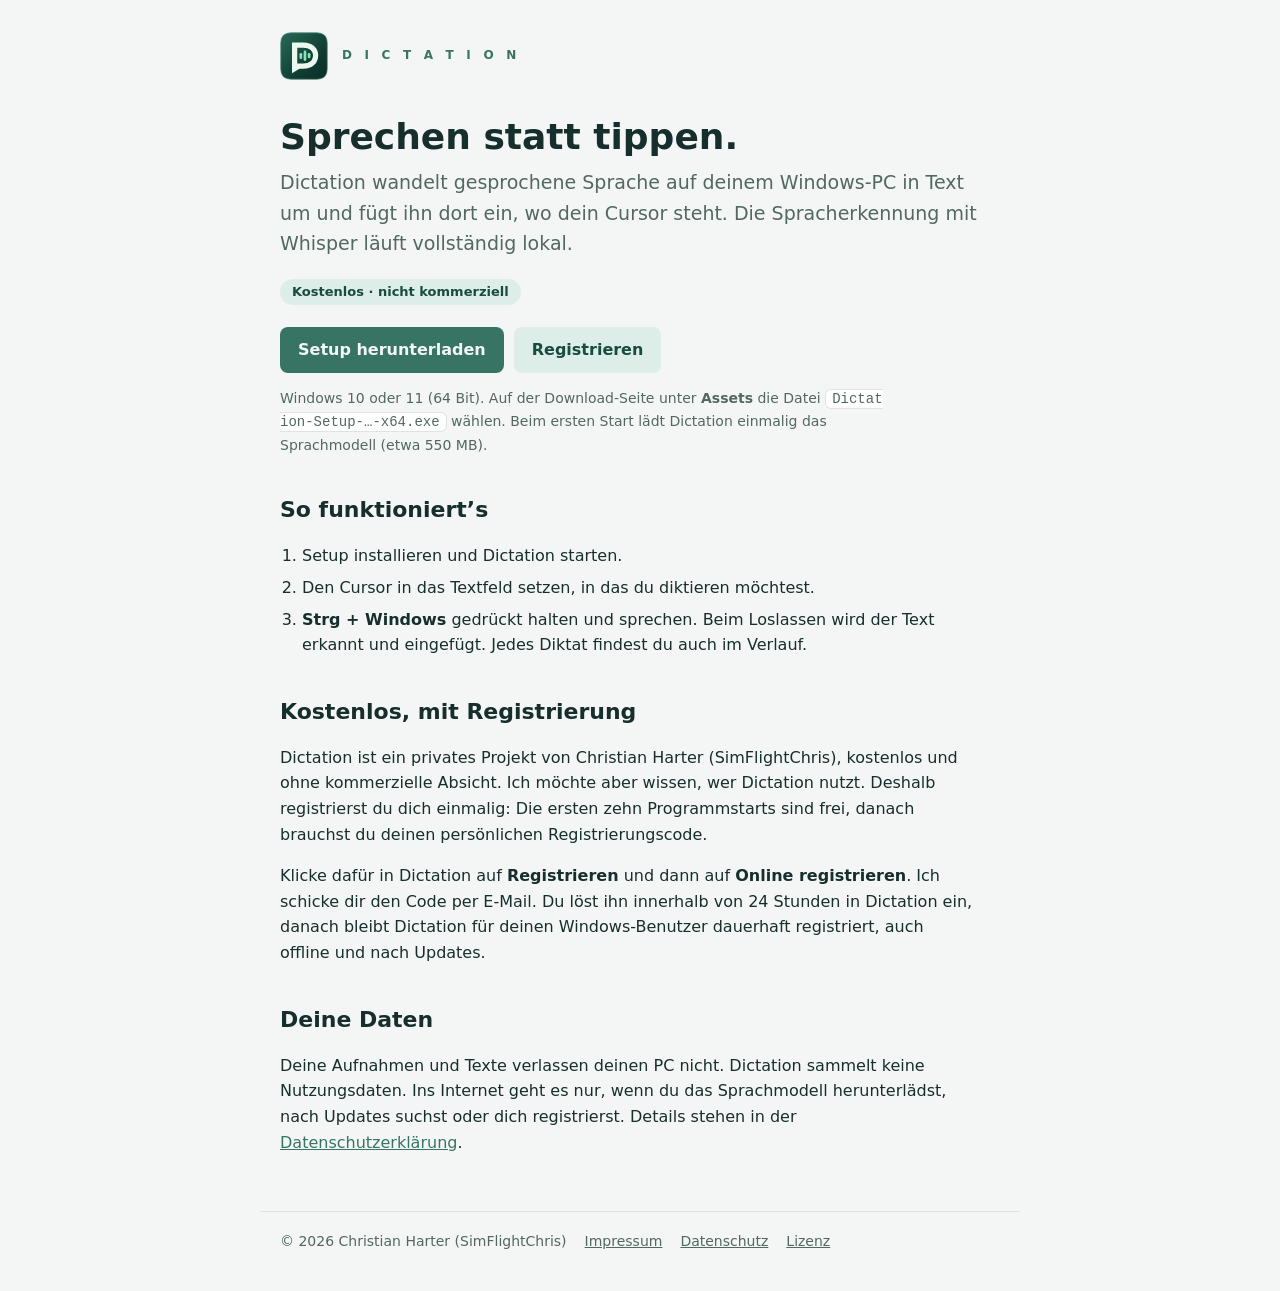
==== docs/index.html @ 61ca34d4 "Add the Dictation website with registration, privacy and imprint Dictation is now offered as free, n" ====
<!doctype html>
<html lang="de">
<head>
<meta charset="utf-8">
<meta name="viewport" content="width=device-width, initial-scale=1">
<title>Dictation – kostenlose Spracheingabe für Windows</title>
<meta name="description" content="Dictation wandelt Sprache auf deinem Windows-PC lokal in Text um. Kostenlos und nicht kommerziell.">
<link rel="icon" href="logo.svg" type="image/svg+xml">
<link rel="stylesheet" href="style.css">
</head>
<body>
<header class="site"><a href="./"><img src="logo.svg" alt=""><span class="brand">D I C T A T I O N</span></a></header>
<main>
  <h1>Sprechen statt tippen.</h1>
  <p class="lead">Dictation wandelt gesprochene Sprache auf deinem Windows-PC in Text um und fügt ihn dort ein, wo dein Cursor steht. Die Spracherkennung mit Whisper läuft vollständig lokal.</p>
  <span class="badge">Kostenlos · nicht kommerziell</span>

  <div class="actions">
    <a class="button primary" href="https://github.com/TheSimPilotCoder/dictation-releases/releases/latest">Setup herunterladen</a>
    <a class="button" href="registrieren.html">Registrieren</a>
  </div>
  <p class="small">Windows 10 oder 11 (64 Bit). Auf der Download-Seite unter <strong>Assets</strong> die Datei <code>Dictation-Setup-…-x64.exe</code> wählen. Beim ersten Start lädt Dictation einmalig das Sprachmodell (etwa 550 MB).</p>

  <h2>So funktioniert’s</h2>
  <ol class="steps">
    <li>Setup installieren und Dictation starten.</li>
    <li>Den Cursor in das Textfeld setzen, in das du diktieren möchtest.</li>
    <li><strong>Strg + Windows</strong> gedrückt halten und sprechen. Beim Loslassen wird der Text erkannt und eingefügt. Jedes Diktat findest du auch im Verlauf.</li>
  </ol>

  <h2>Kostenlos, mit Registrierung</h2>
  <p>Dictation ist ein privates Projekt von Christian Harter (SimFlightChris), kostenlos und ohne kommerzielle Absicht. Ich möchte aber wissen, wer Dictation nutzt. Deshalb registrierst du dich einmalig: Die ersten zehn Programmstarts sind frei, danach brauchst du deinen persönlichen Registrierungscode.</p>
  <p>Klicke dafür in Dictation auf <strong>Registrieren</strong> und dann auf <strong>Online registrieren</strong>. Ich schicke dir den Code per E-Mail. Du löst ihn innerhalb von 24 Stunden in Dictation ein, danach bleibt Dictation für deinen Windows-Benutzer dauerhaft registriert, auch offline und nach Updates.</p>

  <h2>Deine Daten</h2>
  <p>Deine Aufnahmen und Texte verlassen deinen PC nicht. Dictation sammelt keine Nutzungsdaten. Ins Internet geht es nur, wenn du das Sprachmodell herunterlädst, nach Updates suchst oder dich registrierst. Details stehen in der <a href="datenschutz.html">Datenschutzerklärung</a>.</p>
</main>
<footer>
  <span>© 2026 Christian Harter (SimFlightChris)</span>
  <a href="impressum.html">Impressum</a>
  <a href="datenschutz.html">Datenschutz</a>
  <a href="https://github.com/TheSimPilotCoder/dictation-releases/blob/main/LICENSE">Lizenz</a>
</footer>
</body>
</html>
---- docs/style.css ----
:root {
  --page: #F4F6F5; --card: #FFFFFF; --ink: #172F2C; --muted: #526862;
  --accent: #377463; --button: #DDEDE7; --button-ink: #174C40; --line: #DCE5E1;
  color-scheme: light;
}
@media (prefers-color-scheme: dark) {
  :root {
    --page: #141C1B; --card: #202B28; --ink: #ECF4F0; --muted: #B6C8C0;
    --accent: #99D7BD; --button: #34574B; --button-ink: #EDF9F1; --line: #2E3D39;
    color-scheme: dark;
  }
}
* { box-sizing: border-box; }
[hidden] { display: none !important; }
body {
  margin: 0; background: var(--page); color: var(--ink);
  font: 16px/1.6 "Segoe UI", system-ui, -apple-system, sans-serif;
}
main, header.site, footer { max-width: 760px; margin: 0 auto; padding: 0 20px; }
header.site { display: flex; align-items: center; gap: 14px; padding-top: 32px; padding-bottom: 8px; }
header.site a { display: flex; align-items: center; gap: 14px; color: inherit; text-decoration: none; }
header.site img { width: 48px; height: 48px; }
.brand { font-size: 12px; font-weight: 700; letter-spacing: .35em; color: var(--accent); }
h1 { font-size: 36px; line-height: 1.15; font-weight: 600; margin: 28px 0 10px; }
h2 { font-size: 22px; font-weight: 600; margin: 36px 0 8px; }
h3 { font-size: 17px; margin: 22px 0 4px; }
p, li { max-width: 68ch; }
a { color: var(--accent); }
.lead { font-size: 19px; color: var(--muted); margin-top: 0; }
.badge {
  display: inline-block; font-size: 13px; font-weight: 600; color: var(--button-ink);
  background: var(--button); border-radius: 999px; padding: 3px 12px; margin-bottom: 4px;
}
.card { background: var(--card); border-radius: 12px; padding: 18px 22px; margin: 16px 0; }
.actions { display: flex; flex-wrap: wrap; gap: 10px; margin: 18px 0 6px; }
.button {
  display: inline-block; background: var(--button); color: var(--button-ink); text-decoration: none;
  border: 0; border-radius: 8px; padding: 10px 18px; font: inherit; font-weight: 600; cursor: pointer;
}
.button.primary { background: var(--accent); color: var(--page); }
.button:hover { opacity: .85; }
.button[aria-disabled="true"] { opacity: .5; pointer-events: none; }
.small { font-size: 14px; color: var(--muted); }
code, .id {
  font-family: Consolas, "Cascadia Mono", monospace; background: var(--card);
  border: 1px solid var(--line); border-radius: 6px; padding: 1px 6px; word-break: break-all;
}
.id { display: block; padding: 10px 12px; font-size: 15px; margin: 8px 0; }
ol.steps { padding-left: 22px; }
ol.steps li { margin: 6px 0; }
footer {
  margin-top: 56px; padding-top: 18px; padding-bottom: 40px; border-top: 1px solid var(--line);
  font-size: 14px; color: var(--muted); display: flex; flex-wrap: wrap; gap: 6px 18px;
}
footer a { color: var(--muted); }
.todo { background: #FFE8A3; color: #3A2E00; padding: 0 4px; border-radius: 4px; }
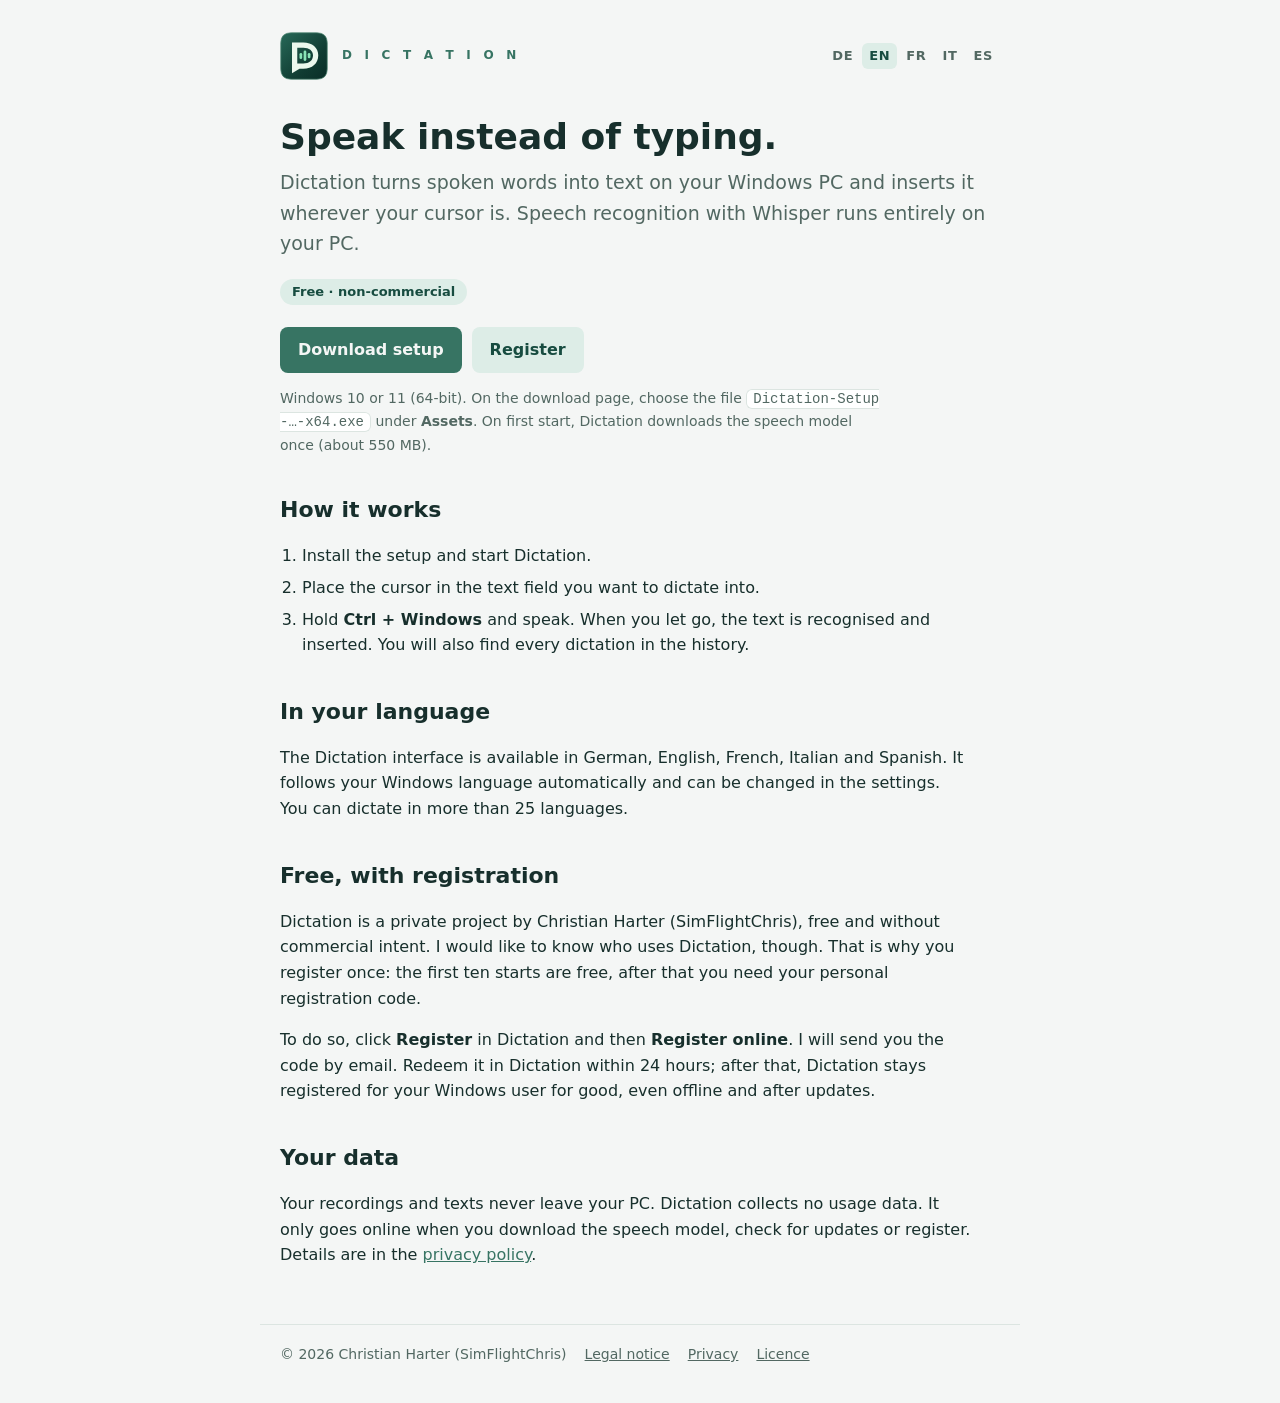
==== commit 36366e5f: "Publish the website in five languages" ====
--- a/docs/index.html
+++ b/docs/index.html
@@ -3,43 +3,47 @@
 <head>
 <meta charset="utf-8">
 <meta name="viewport" content="width=device-width, initial-scale=1">
-<title>Dictation – kostenlose Spracheingabe für Windows</title>
-<meta name="description" content="Dictation wandelt Sprache auf deinem Windows-PC lokal in Text um. Kostenlos und nicht kommerziell.">
+<title data-i18n="index.title">Dictation – kostenlose Spracheingabe für Windows</title>
+<meta name="description" data-i18n-content="index.desc" content="Dictation wandelt Sprache auf deinem Windows-PC lokal in Text um. Kostenlos und nicht kommerziell.">
 <link rel="icon" href="logo.svg" type="image/svg+xml">
 <link rel="stylesheet" href="style.css">
+<script src="i18n.js"></script>
 </head>
 <body>
 <header class="site"><a href="./"><img src="logo.svg" alt=""><span class="brand">D I C T A T I O N</span></a></header>
 <main>
-  <h1>Sprechen statt tippen.</h1>
-  <p class="lead">Dictation wandelt gesprochene Sprache auf deinem Windows-PC in Text um und fügt ihn dort ein, wo dein Cursor steht. Die Spracherkennung mit Whisper läuft vollständig lokal.</p>
-  <span class="badge">Kostenlos · nicht kommerziell</span>
+  <h1 data-i18n="index.h1">Sprechen statt tippen.</h1>
+  <p class="lead" data-i18n="index.lead">Dictation wandelt gesprochene Sprache auf deinem Windows-PC in Text um und fügt ihn dort ein, wo dein Cursor steht. Die Spracherkennung mit Whisper läuft vollständig lokal.</p>
+  <span class="badge" data-i18n="index.badge">Kostenlos · nicht kommerziell</span>
 
   <div class="actions">
-    <a class="button primary" href="https://github.com/TheSimPilotCoder/dictation-releases/releases/latest">Setup herunterladen</a>
-    <a class="button" href="registrieren.html">Registrieren</a>
+    <a class="button primary" href="https://github.com/TheSimPilotCoder/dictation-releases/releases/latest" data-i18n="index.download">Setup herunterladen</a>
+    <a class="button" href="registrieren.html" data-i18n="index.register">Registrieren</a>
   </div>
-  <p class="small">Windows 10 oder 11 (64 Bit). Auf der Download-Seite unter <strong>Assets</strong> die Datei <code>Dictation-Setup-…-x64.exe</code> wählen. Beim ersten Start lädt Dictation einmalig das Sprachmodell (etwa 550 MB).</p>
+  <p class="small" data-i18n="index.req">Windows 10 oder 11 (64 Bit). Auf der Download-Seite unter <strong>Assets</strong> die Datei <code>Dictation-Setup-…-x64.exe</code> wählen. Beim ersten Start lädt Dictation einmalig das Sprachmodell (etwa 550 MB).</p>
 
-  <h2>So funktioniert’s</h2>
+  <h2 data-i18n="index.howH">So funktioniert’s</h2>
   <ol class="steps">
-    <li>Setup installieren und Dictation starten.</li>
-    <li>Den Cursor in das Textfeld setzen, in das du diktieren möchtest.</li>
-    <li><strong>Strg + Windows</strong> gedrückt halten und sprechen. Beim Loslassen wird der Text erkannt und eingefügt. Jedes Diktat findest du auch im Verlauf.</li>
+    <li data-i18n="index.step1">Setup installieren und Dictation starten.</li>
+    <li data-i18n="index.step2">Den Cursor in das Textfeld setzen, in das du diktieren möchtest.</li>
+    <li data-i18n="index.step3"><strong>Strg + Windows</strong> gedrückt halten und sprechen. Beim Loslassen wird der Text erkannt und eingefügt. Jedes Diktat findest du auch im Verlauf.</li>
   </ol>
 
-  <h2>Kostenlos, mit Registrierung</h2>
-  <p>Dictation ist ein privates Projekt von Christian Harter (SimFlightChris), kostenlos und ohne kommerzielle Absicht. Ich möchte aber wissen, wer Dictation nutzt. Deshalb registrierst du dich einmalig: Die ersten zehn Programmstarts sind frei, danach brauchst du deinen persönlichen Registrierungscode.</p>
-  <p>Klicke dafür in Dictation auf <strong>Registrieren</strong> und dann auf <strong>Online registrieren</strong>. Ich schicke dir den Code per E-Mail. Du löst ihn innerhalb von 24 Stunden in Dictation ein, danach bleibt Dictation für deinen Windows-Benutzer dauerhaft registriert, auch offline und nach Updates.</p>
+  <h2 data-i18n="index.langH">In deiner Sprache</h2>
+  <p data-i18n="index.lang">Die Oberfläche von Dictation gibt es auf Deutsch, Englisch, Französisch, Italienisch und Spanisch. Sie folgt automatisch der Sprache von Windows und lässt sich in den Einstellungen umschalten. Diktieren kannst du in mehr als 25 Sprachen.</p>
 
-  <h2>Deine Daten</h2>
-  <p>Deine Aufnahmen und Texte verlassen deinen PC nicht. Dictation sammelt keine Nutzungsdaten. Ins Internet geht es nur, wenn du das Sprachmodell herunterlädst, nach Updates suchst oder dich registrierst. Details stehen in der <a href="datenschutz.html">Datenschutzerklärung</a>.</p>
+  <h2 data-i18n="index.freeH">Kostenlos, mit Registrierung</h2>
+  <p data-i18n="index.free1">Dictation ist ein privates Projekt von Christian Harter (SimFlightChris), kostenlos und ohne kommerzielle Absicht. Ich möchte aber wissen, wer Dictation nutzt. Deshalb registrierst du dich einmalig: Die ersten zehn Programmstarts sind frei, danach brauchst du deinen persönlichen Registrierungscode.</p>
+  <p data-i18n="index.free2">Klicke dafür in Dictation auf <strong>Registrieren</strong> und dann auf <strong>Online registrieren</strong>. Ich schicke dir den Code per E-Mail. Du löst ihn innerhalb von 24 Stunden in Dictation ein, danach bleibt Dictation für deinen Windows-Benutzer dauerhaft registriert, auch offline und nach Updates.</p>
+
+  <h2 data-i18n="index.dataH">Deine Daten</h2>
+  <p data-i18n="index.data">Deine Aufnahmen und Texte verlassen deinen PC nicht. Dictation sammelt keine Nutzungsdaten. Ins Internet geht es nur, wenn du das Sprachmodell herunterlädst, nach Updates suchst oder dich registrierst. Details stehen in der <a href="datenschutz.html">Datenschutzerklärung</a>.</p>
 </main>
 <footer>
   <span>© 2026 Christian Harter (SimFlightChris)</span>
-  <a href="impressum.html">Impressum</a>
-  <a href="datenschutz.html">Datenschutz</a>
-  <a href="https://github.com/TheSimPilotCoder/dictation-releases/blob/main/LICENSE">Lizenz</a>
+  <a href="impressum.html" data-i18n="foot.imprint">Impressum</a>
+  <a href="datenschutz.html" data-i18n="foot.privacy">Datenschutz</a>
+  <a href="https://github.com/TheSimPilotCoder/dictation-releases/blob/main/LICENSE" data-i18n="foot.license">Lizenz</a>
 </footer>
 </body>
 </html>
--- a/docs/style.css
+++ b/docs/style.css
@@ -21,7 +21,7 @@
 header.site a { display: flex; align-items: center; gap: 14px; color: inherit; text-decoration: none; }
 header.site img { width: 48px; height: 48px; }
 .brand { font-size: 12px; font-weight: 700; letter-spacing: .35em; color: var(--accent); }
-h1 { font-size: 36px; line-height: 1.15; font-weight: 600; margin: 28px 0 10px; }
+h1 { font-size: 36px; line-height: 1.15; font-weight: 600; margin: 28px 0 10px; overflow-wrap: anywhere; }
 h2 { font-size: 22px; font-weight: 600; margin: 36px 0 8px; }
 h3 { font-size: 17px; margin: 22px 0 4px; }
 p, li { max-width: 68ch; }
@@ -54,3 +54,13 @@
 }
 footer a { color: var(--muted); }
 .todo { background: #FFE8A3; color: #3A2E00; padding: 0 4px; border-radius: 4px; }
+.i18n-pending body { visibility: hidden; }
+header.site { flex-wrap: wrap; }
+.brand { white-space: nowrap; }
+nav.langs { margin-left: auto; display: flex; gap: 2px; }
+nav.langs a {
+  font-size: 13px; font-weight: 600; letter-spacing: .05em; color: var(--muted);
+  text-decoration: none; padding: 3px 7px; border-radius: 6px;
+}
+nav.langs a:hover { color: var(--accent); }
+nav.langs a[aria-current] { background: var(--button); color: var(--button-ink); }
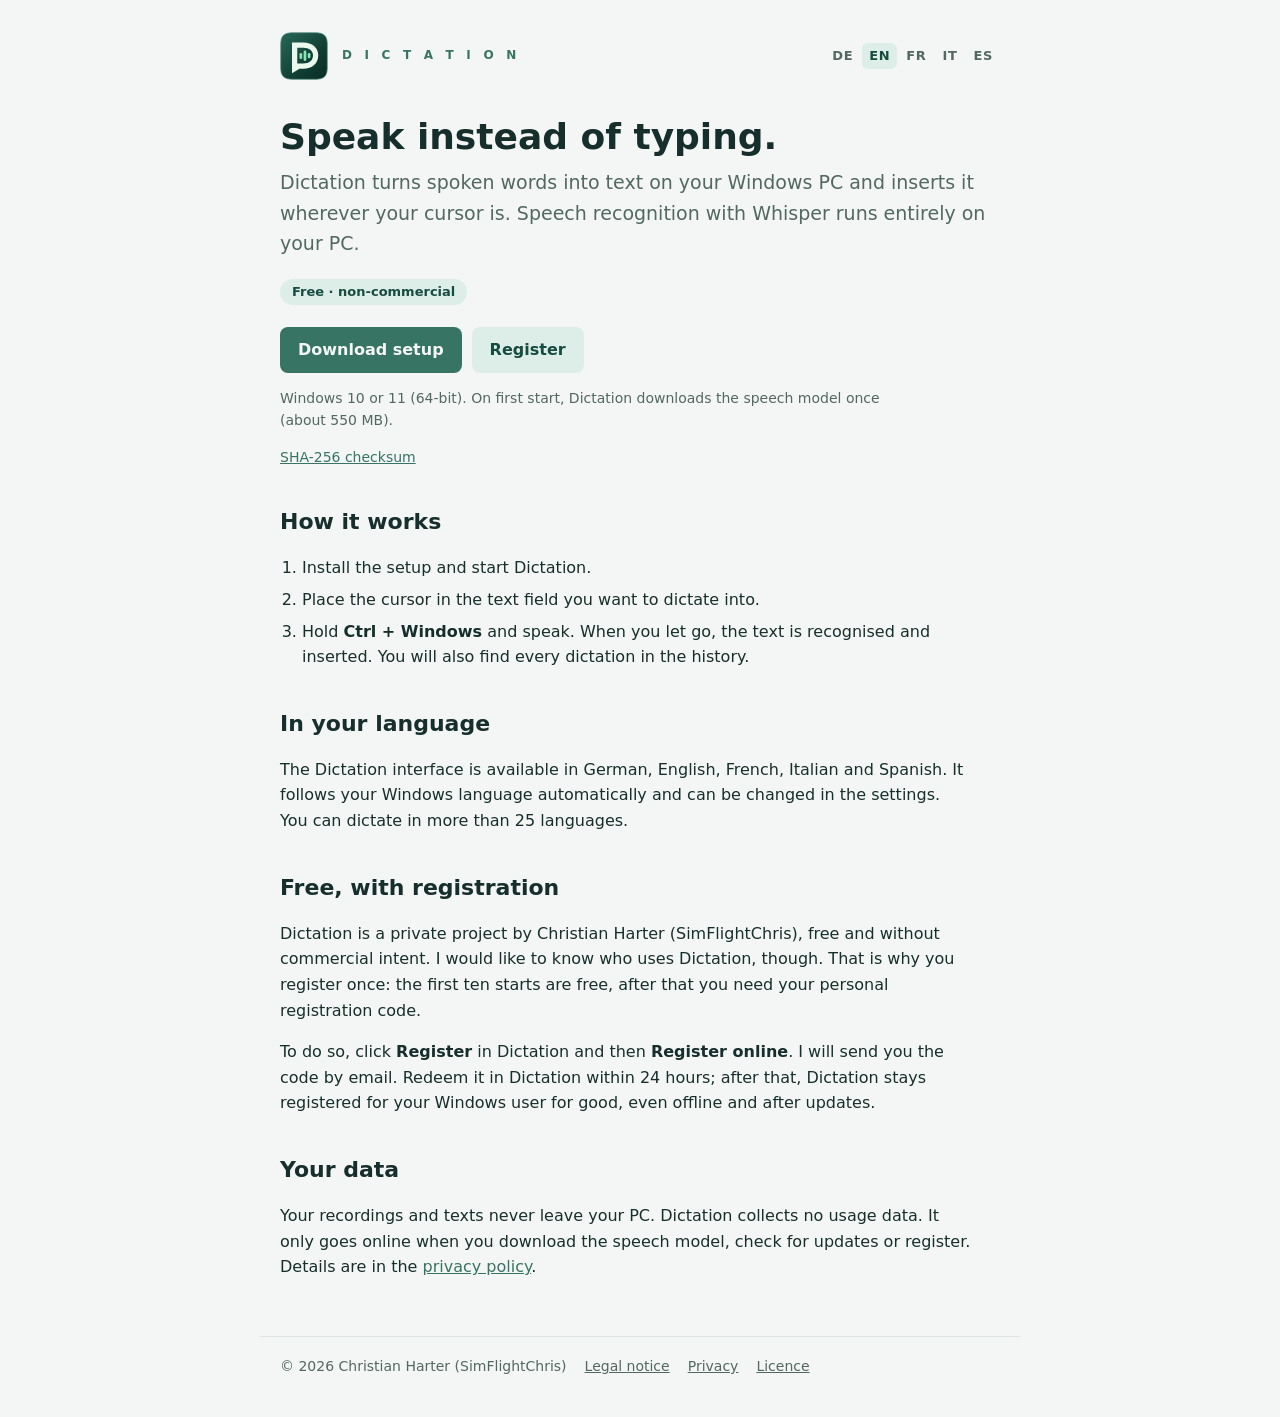
==== commit 6e7ab243: "Publish Dictation 1.0.44" ====
--- a/docs/index.html
+++ b/docs/index.html
@@ -17,10 +17,11 @@
   <span class="badge" data-i18n="index.badge">Kostenlos · nicht kommerziell</span>
 
   <div class="actions">
-    <a class="button primary" href="https://github.com/TheSimPilotCoder/dictation-releases/releases/latest" data-i18n="index.download">Setup herunterladen</a>
+    <a class="button primary" href="download/Dictation-Setup-1.0.44-x64.exe" download data-i18n="index.download">Setup herunterladen</a>
     <a class="button" href="registrieren.html" data-i18n="index.register">Registrieren</a>
   </div>
-  <p class="small" data-i18n="index.req">Windows 10 oder 11 (64 Bit). Auf der Download-Seite unter <strong>Assets</strong> die Datei <code>Dictation-Setup-…-x64.exe</code> wählen. Beim ersten Start lädt Dictation einmalig das Sprachmodell (etwa 550 MB).</p>
+  <p class="small" data-i18n="index.req">Windows 10 oder 11 (64 Bit). Beim ersten Start lädt Dictation einmalig das Sprachmodell (etwa 550 MB).</p>
+  <p class="small"><a href="download/Dictation-Setup-1.0.44-x64.exe.sha256" download data-i18n="index.sha">SHA-256-Prüfsumme</a></p>
 
   <h2 data-i18n="index.howH">So funktioniert’s</h2>
   <ol class="steps">
@@ -43,7 +44,7 @@
   <span>© 2026 Christian Harter (SimFlightChris)</span>
   <a href="impressum.html" data-i18n="foot.imprint">Impressum</a>
   <a href="datenschutz.html" data-i18n="foot.privacy">Datenschutz</a>
-  <a href="https://github.com/TheSimPilotCoder/dictation-releases/blob/main/LICENSE" data-i18n="foot.license">Lizenz</a>
+  <a href="LICENSE.txt" data-i18n="foot.license">Lizenz</a>
 </footer>
 </body>
 </html>
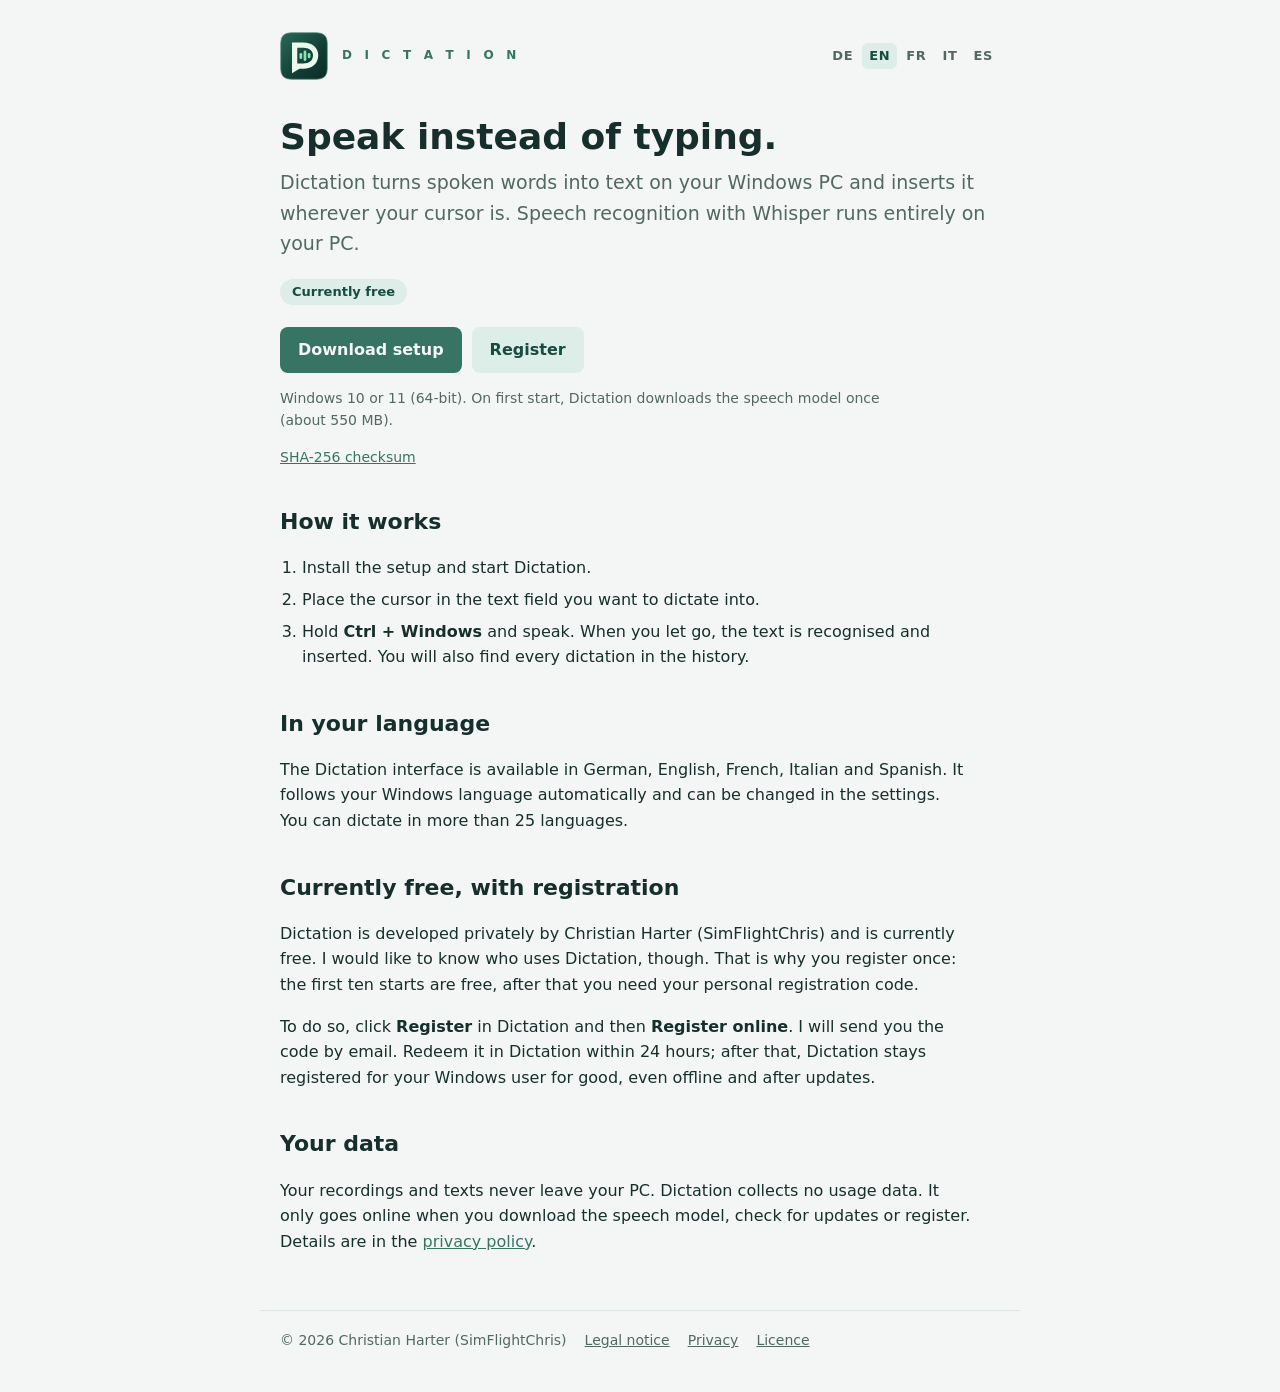
==== commit a84dd6e5: "Publish Dictation 1.0.46" ====
--- a/docs/index.html
+++ b/docs/index.html
@@ -3,8 +3,8 @@
 <head>
 <meta charset="utf-8">
 <meta name="viewport" content="width=device-width, initial-scale=1">
-<title data-i18n="index.title">Dictation – kostenlose Spracheingabe für Windows</title>
-<meta name="description" data-i18n-content="index.desc" content="Dictation wandelt Sprache auf deinem Windows-PC lokal in Text um. Kostenlos und nicht kommerziell.">
+<title data-i18n="index.title">Dictation – Spracheingabe für Windows</title>
+<meta name="description" data-i18n-content="index.desc" content="Dictation wandelt Sprache auf deinem Windows-PC lokal in Text um. Derzeit kostenlos.">
 <link rel="icon" href="logo.svg" type="image/svg+xml">
 <link rel="stylesheet" href="style.css">
 <script src="i18n.js"></script>
@@ -14,14 +14,14 @@
 <main>
   <h1 data-i18n="index.h1">Sprechen statt tippen.</h1>
   <p class="lead" data-i18n="index.lead">Dictation wandelt gesprochene Sprache auf deinem Windows-PC in Text um und fügt ihn dort ein, wo dein Cursor steht. Die Spracherkennung mit Whisper läuft vollständig lokal.</p>
-  <span class="badge" data-i18n="index.badge">Kostenlos · nicht kommerziell</span>
+  <span class="badge" data-i18n="index.badge">Derzeit kostenlos</span>
 
   <div class="actions">
-    <a class="button primary" href="download/Dictation-Setup-1.0.44-x64.exe" download data-i18n="index.download">Setup herunterladen</a>
+    <a class="button primary" href="download/Dictation-Setup-1.0.46-x64.exe" download data-i18n="index.download">Setup herunterladen</a>
     <a class="button" href="registrieren.html" data-i18n="index.register">Registrieren</a>
   </div>
   <p class="small" data-i18n="index.req">Windows 10 oder 11 (64 Bit). Beim ersten Start lädt Dictation einmalig das Sprachmodell (etwa 550 MB).</p>
-  <p class="small"><a href="download/Dictation-Setup-1.0.44-x64.exe.sha256" download data-i18n="index.sha">SHA-256-Prüfsumme</a></p>
+  <p class="small"><a href="download/Dictation-Setup-1.0.46-x64.exe.sha256" download data-i18n="index.sha">SHA-256-Prüfsumme</a></p>
 
   <h2 data-i18n="index.howH">So funktioniert’s</h2>
   <ol class="steps">
@@ -33,8 +33,8 @@
   <h2 data-i18n="index.langH">In deiner Sprache</h2>
   <p data-i18n="index.lang">Die Oberfläche von Dictation gibt es auf Deutsch, Englisch, Französisch, Italienisch und Spanisch. Sie folgt automatisch der Sprache von Windows und lässt sich in den Einstellungen umschalten. Diktieren kannst du in mehr als 25 Sprachen.</p>
 
-  <h2 data-i18n="index.freeH">Kostenlos, mit Registrierung</h2>
-  <p data-i18n="index.free1">Dictation ist ein privates Projekt von Christian Harter (SimFlightChris), kostenlos und ohne kommerzielle Absicht. Ich möchte aber wissen, wer Dictation nutzt. Deshalb registrierst du dich einmalig: Die ersten zehn Programmstarts sind frei, danach brauchst du deinen persönlichen Registrierungscode.</p>
+  <h2 data-i18n="index.freeH">Derzeit kostenlos, mit Registrierung</h2>
+  <p data-i18n="index.free1">Dictation wird von Christian Harter (SimFlightChris) privat entwickelt und ist derzeit kostenlos. Ich möchte aber wissen, wer Dictation nutzt. Deshalb registrierst du dich einmalig: Die ersten zehn Programmstarts sind frei, danach brauchst du deinen persönlichen Registrierungscode.</p>
   <p data-i18n="index.free2">Klicke dafür in Dictation auf <strong>Registrieren</strong> und dann auf <strong>Online registrieren</strong>. Ich schicke dir den Code per E-Mail. Du löst ihn innerhalb von 24 Stunden in Dictation ein, danach bleibt Dictation für deinen Windows-Benutzer dauerhaft registriert, auch offline und nach Updates.</p>
 
   <h2 data-i18n="index.dataH">Deine Daten</h2>
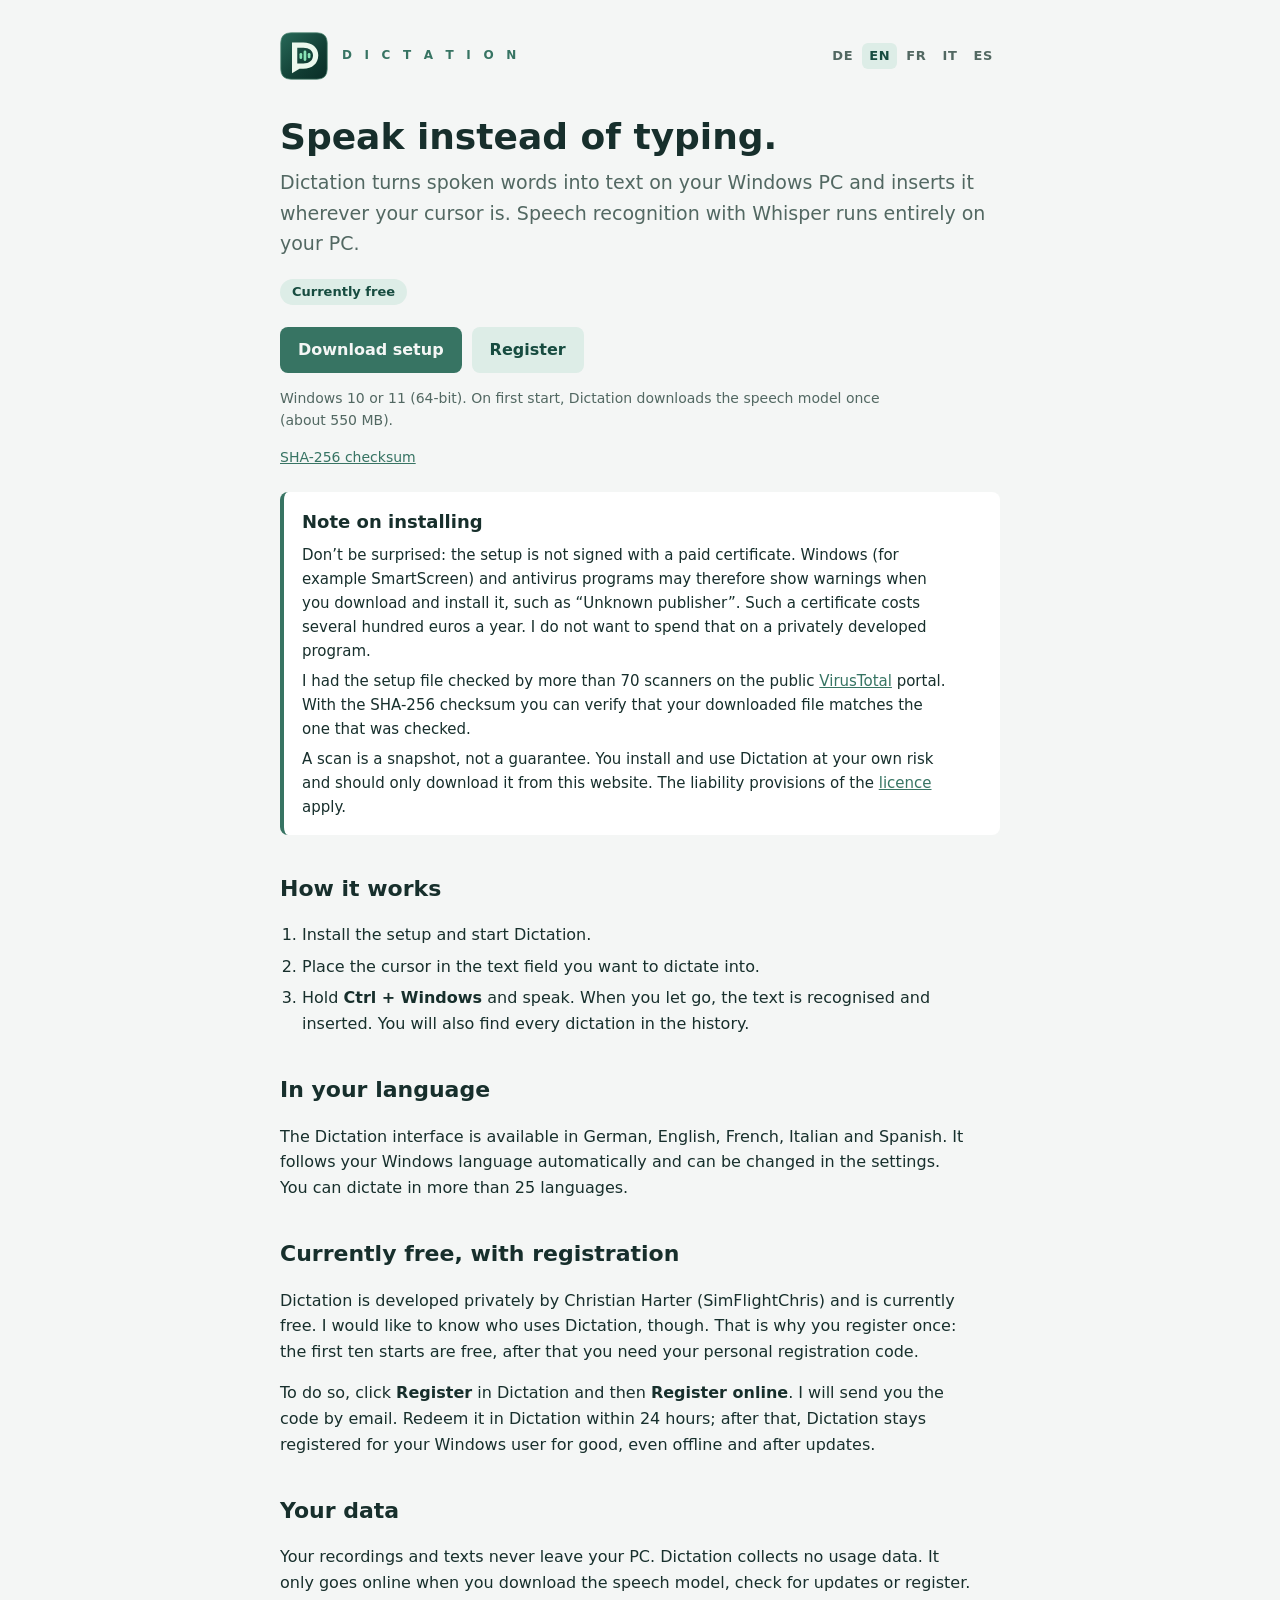
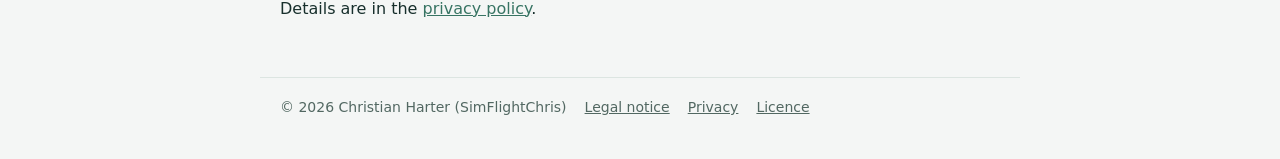
==== commit 58135027: "Publish Dictation 1.0.52" ====
--- a/docs/index.html
+++ b/docs/index.html
@@ -17,11 +17,18 @@
   <span class="badge" data-i18n="index.badge">Derzeit kostenlos</span>
 
   <div class="actions">
-    <a class="button primary" href="download/Dictation-Setup-1.0.46-x64.exe" download data-i18n="index.download">Setup herunterladen</a>
+    <a class="button primary" href="download/Dictation-Setup-1.0.52-x64.exe" download data-i18n="index.download">Setup herunterladen</a>
     <a class="button" href="registrieren.html" data-i18n="index.register">Registrieren</a>
   </div>
   <p class="small" data-i18n="index.req">Windows 10 oder 11 (64 Bit). Beim ersten Start lädt Dictation einmalig das Sprachmodell (etwa 550 MB).</p>
-  <p class="small"><a href="download/Dictation-Setup-1.0.46-x64.exe.sha256" download data-i18n="index.sha">SHA-256-Prüfsumme</a></p>
+  <p class="small"><a href="download/Dictation-Setup-1.0.52-x64.exe.sha256" download data-i18n="index.sha">SHA-256-Prüfsumme</a></p>
+
+  <section class="notice" aria-labelledby="warnH">
+    <h2 id="warnH" data-i18n="index.warnH">Hinweis zur Installation</h2>
+    <p data-i18n="index.warn1">Nicht wundern: Das Setup ist nicht mit einem kostenpflichtigen Zertifikat signiert. Windows (zum Beispiel SmartScreen) und Virenscanner zeigen deshalb beim Herunterladen und Installieren möglicherweise Warnmeldungen an, etwa „Unbekannter Herausgeber“. Ein solches Zertifikat kostet mehrere hundert Euro pro Jahr. Das möchte ich für ein privat entwickeltes Programm nicht ausgeben.</p>
+    <p data-i18n="index.warn2">Ich habe die Setup-Datei über das öffentliche Portal <a href="https://www.virustotal.com/" rel="noopener noreferrer">VirusTotal</a> von mehr als 70 Scannern prüfen lassen. Mit der SHA-256-Prüfsumme kannst du kontrollieren, dass deine heruntergeladene Datei mit der geprüften übereinstimmt.</p>
+    <p data-i18n="index.warn3">Eine Prüfung ist eine Momentaufnahme und keine Garantie. Du installierst und nutzt Dictation auf eigene Verantwortung und lädst es nur von dieser Webseite herunter. Es gelten die Haftungsregeln der <a href="LICENSE.txt">Lizenz</a>.</p>
+  </section>
 
   <h2 data-i18n="index.howH">So funktioniert’s</h2>
   <ol class="steps">
--- a/docs/style.css
+++ b/docs/style.css
@@ -41,6 +41,9 @@
 .button:hover { opacity: .85; }
 .button[aria-disabled="true"] { opacity: .5; pointer-events: none; }
 .small { font-size: 14px; color: var(--muted); }
+.notice { background: var(--card); border-left: 4px solid var(--accent); border-radius: 8px; padding: 4px 18px 10px; margin: 24px 0; }
+.notice h2 { font-size: 18px; margin: 12px 0 6px; }
+.notice p { font-size: 15px; margin: 6px 0; }
 code, .id {
   font-family: Consolas, "Cascadia Mono", monospace; background: var(--card);
   border: 1px solid var(--line); border-radius: 6px; padding: 1px 6px; word-break: break-all;
